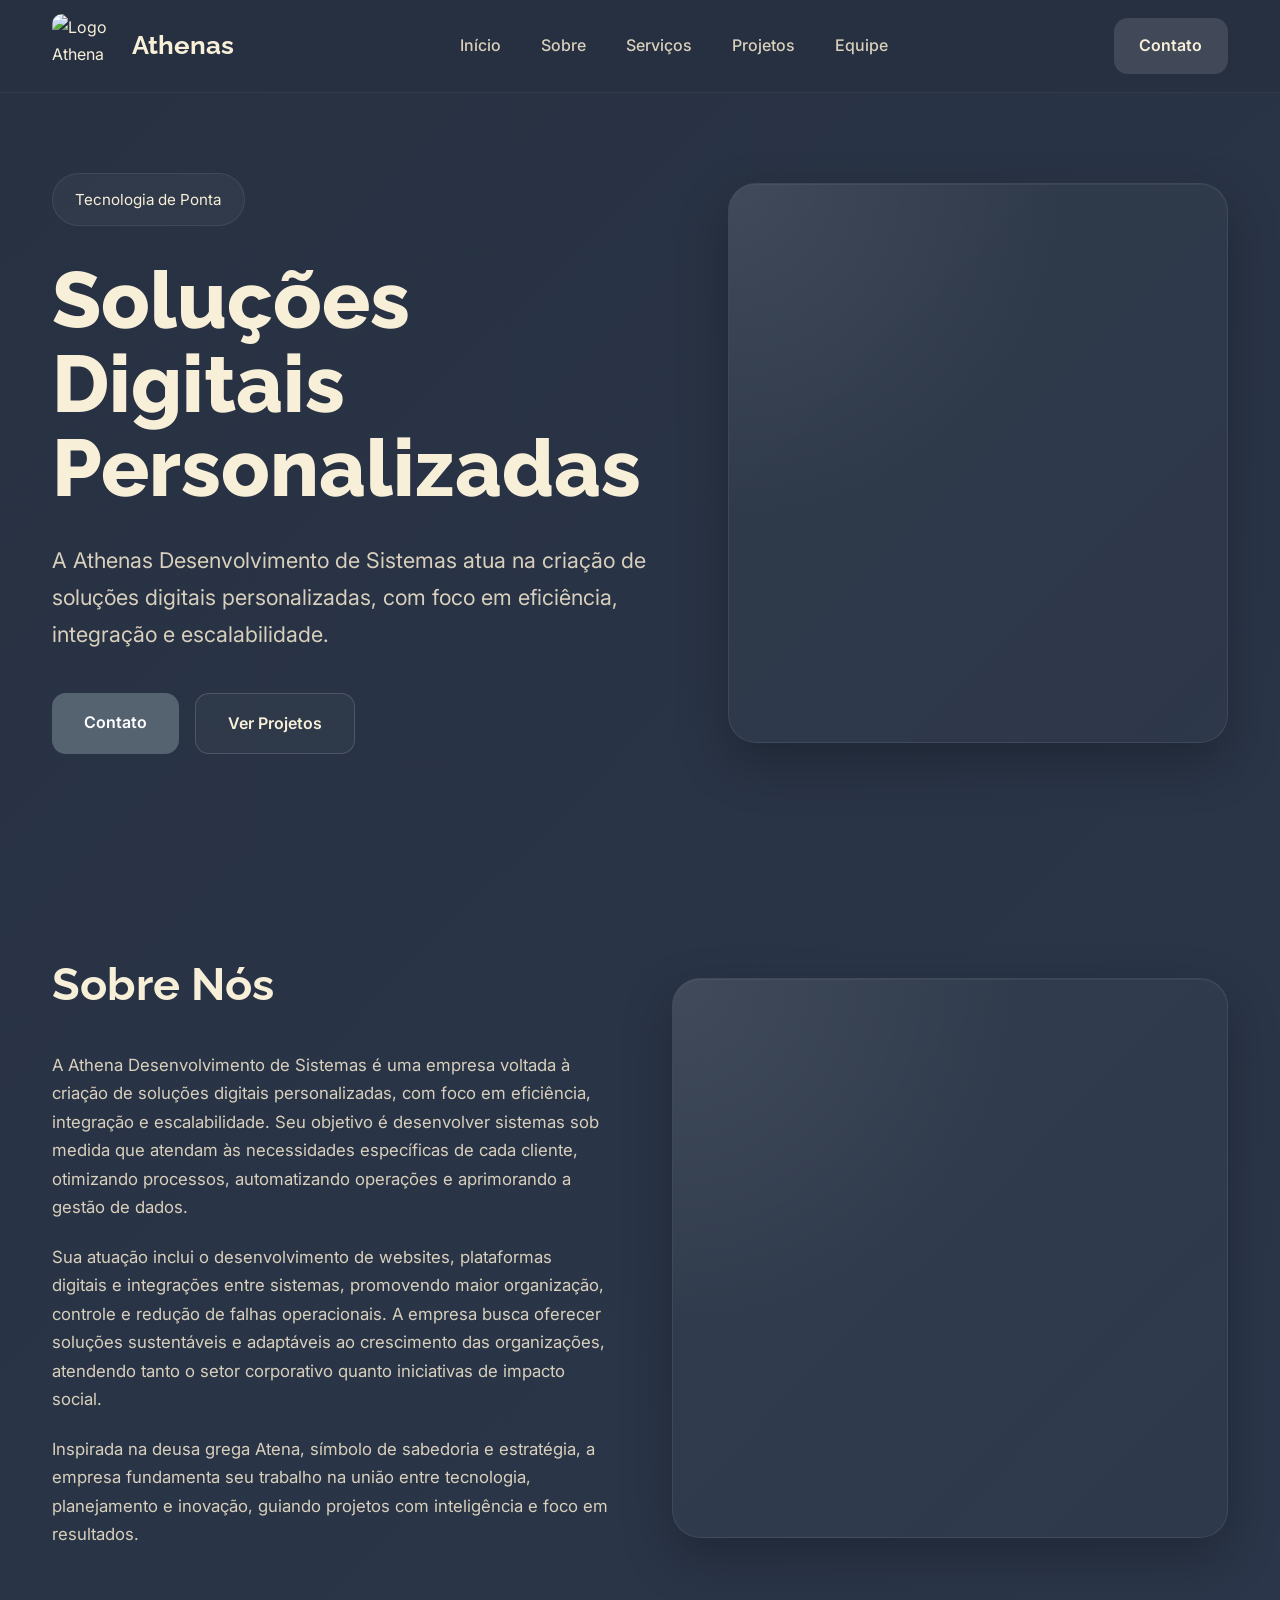
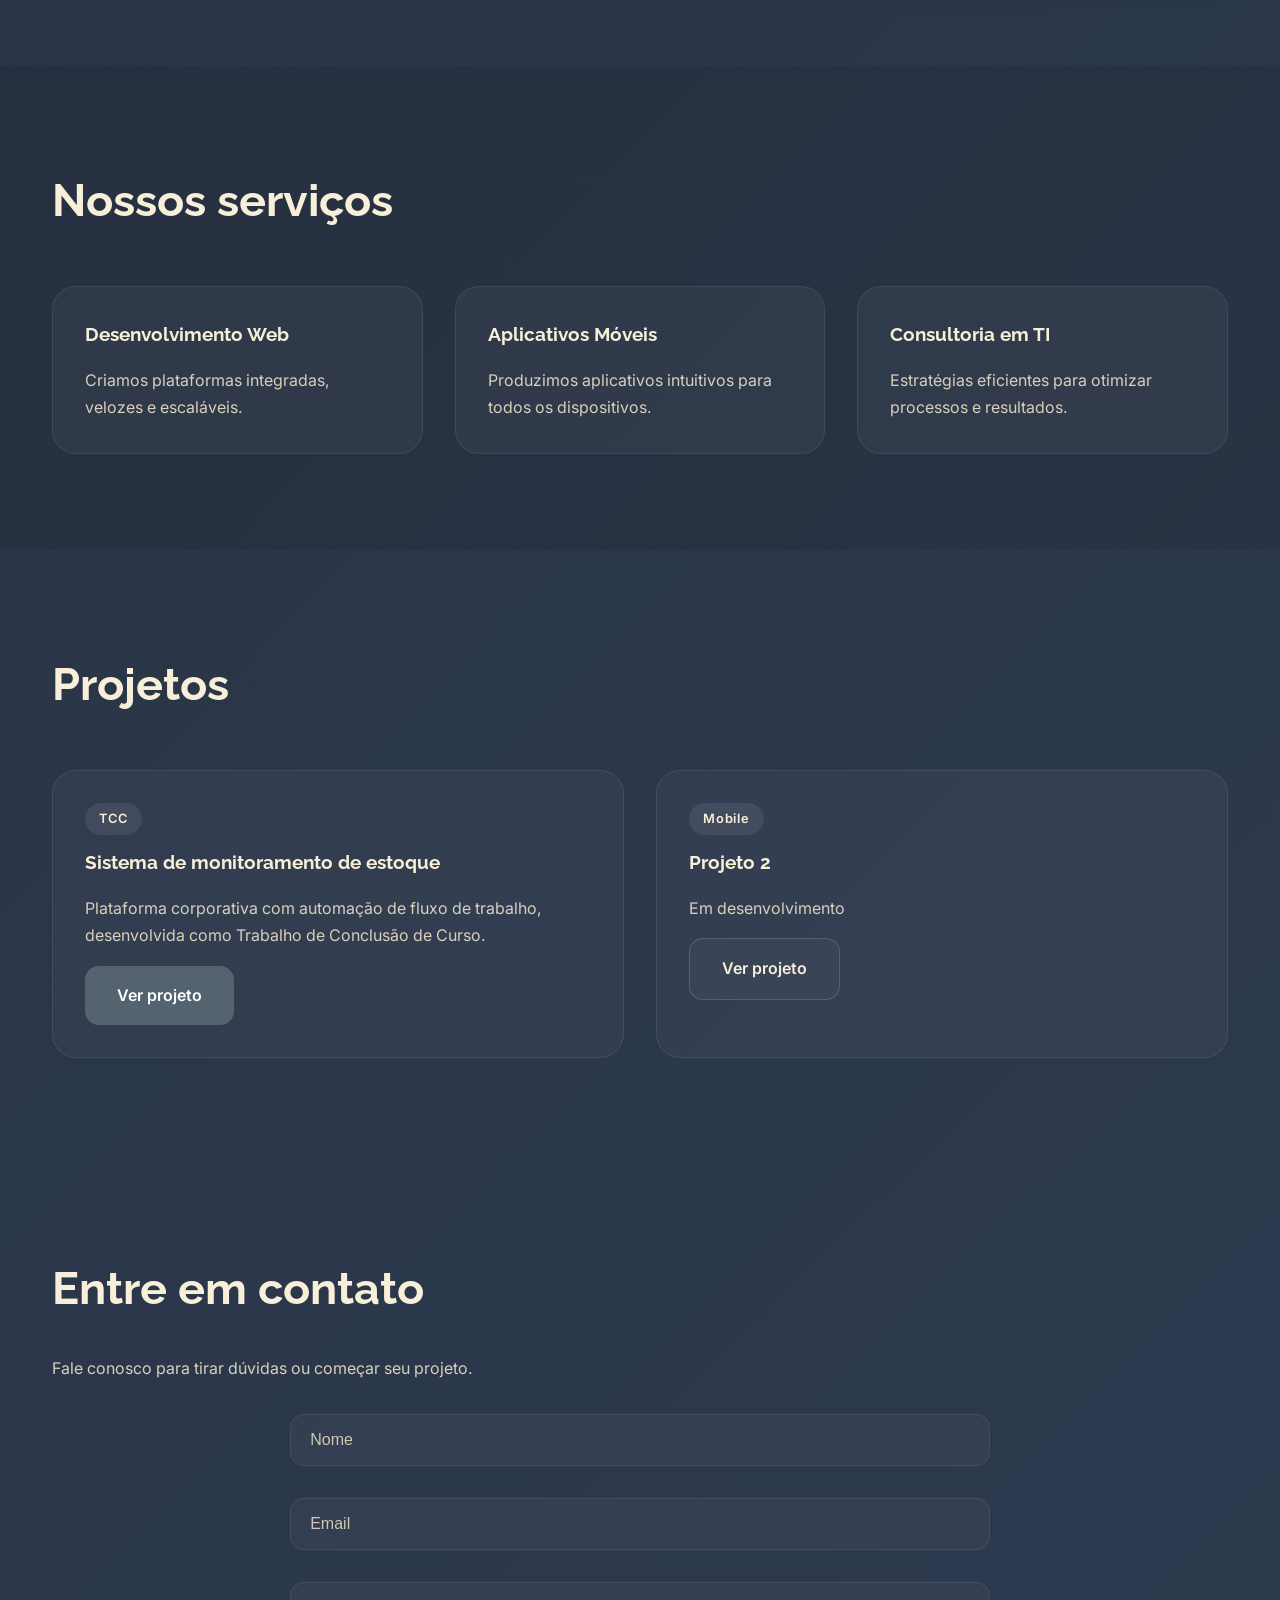
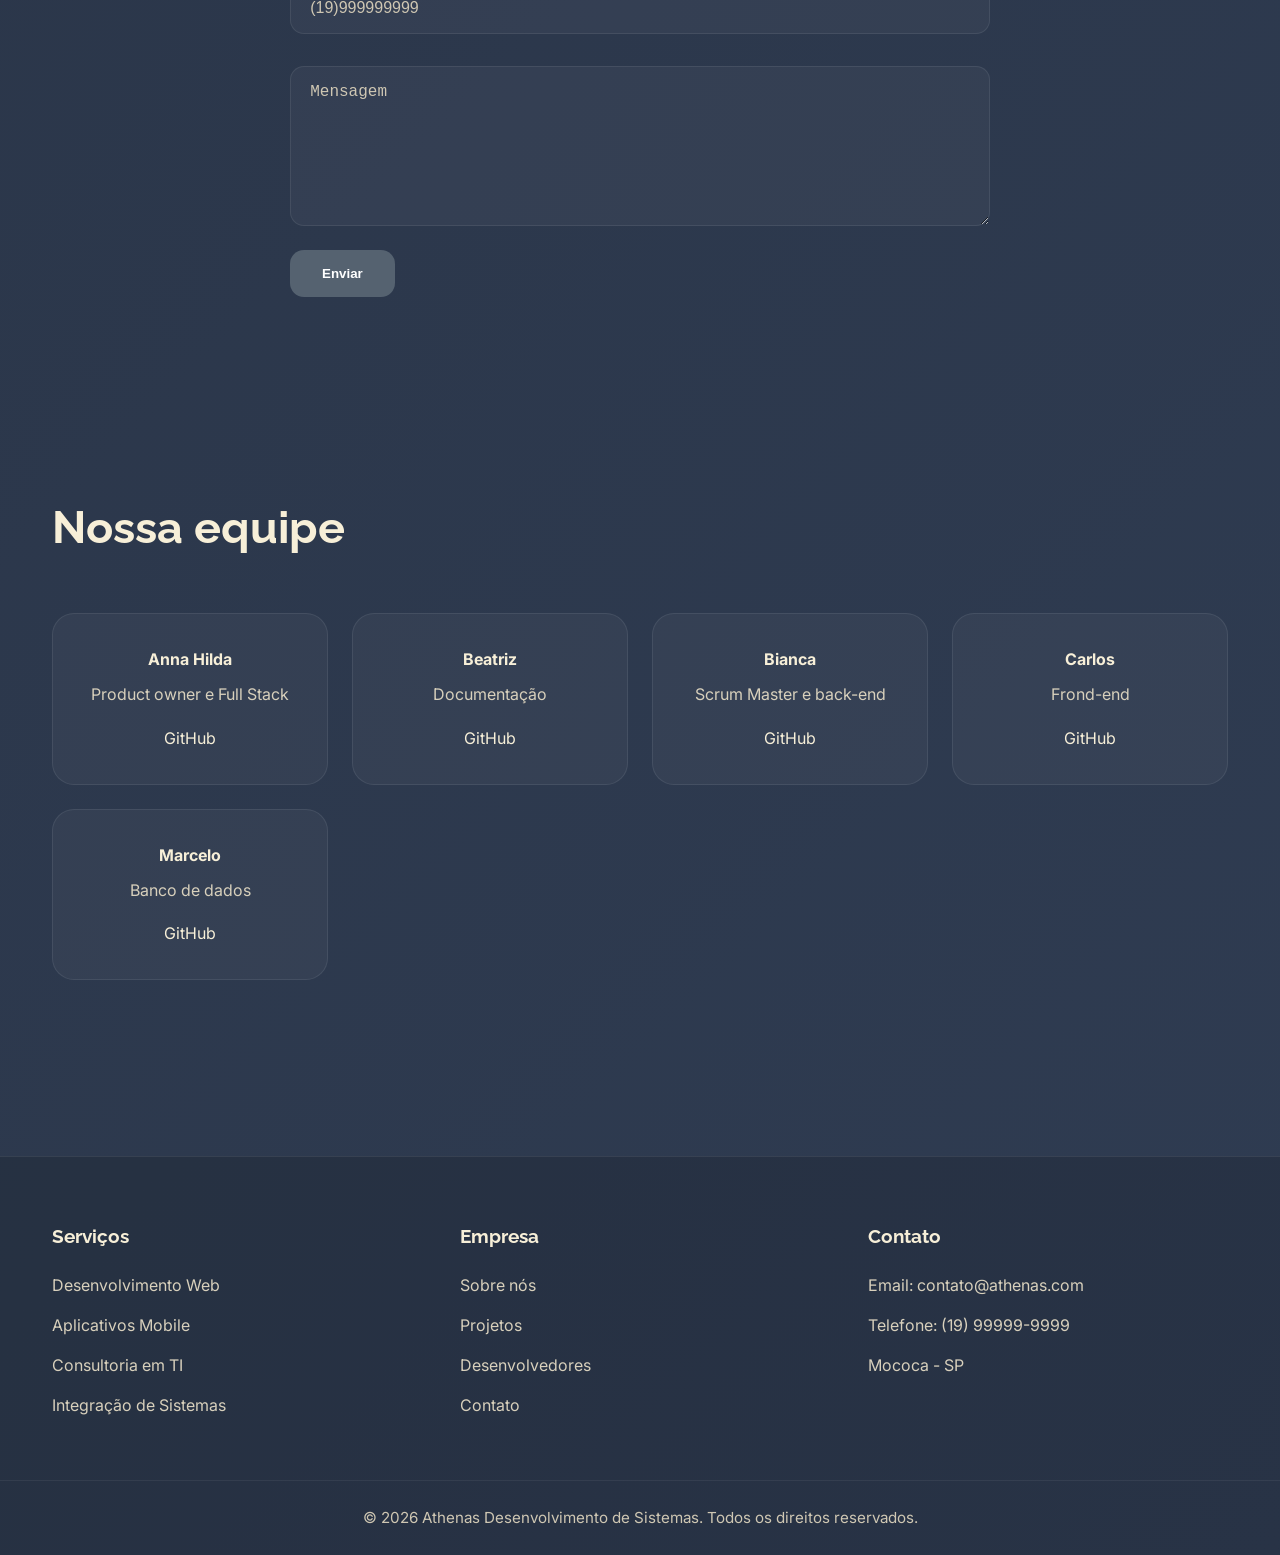
==== public_html/index.html @ 1509c78b "first commit" ====
<!DOCTYPE html>
<html lang="pt-br">

<head>
    <meta charset="UTF-8">
    <meta name="viewport" content="width=device-width, initial-scale=1.0">
    <link rel="stylesheet" href="css/style.css">
    <title>Athenas</title>
</head>

<body>
    <header>
        <div class="header-inner container">

            <div class="site-branding">
                <img src="https://via.placeholder.com/70x70?text=A" alt="Logo Athena" class="logo">
                <h1>Athenas</h1>
            </div>

            <nav>
                <ul>
                    <li><a href="#inicio">Início</a></li>
                    <li><a href="#sobre">Sobre</a></li>
                    <li><a href="#servicos">Serviços</a></li>
                    <li><a href="#projetos">Projetos</a></li>
                    <li><a href="#equipe">Equipe</a></li>
                </ul>
            </nav>

            <a href="#contato" class="header-btn">Contato</a>
        </div>

    </header>

    <main>
        <section id="inicio" class="hero-section">

            <div class="container hero-grid">

                <div class="hero-left">
                    <span class="hero-badge">Tecnologia de Ponta</span>
                    <h1>Soluções Digitais<br>Personalizadas</h1>
                    <p>A Athenas Desenvolvimento de Sistemas atua na criação de soluções digitais personalizadas, com
                        foco em eficiência, integração e escalabilidade.</p>

                    <div class="hero-actions">
                        <a href="#contato" class="btn btn-primary">Contato</a>
                        <a href="#projetos" class="btn btn-secondary">Ver Projetos</a>
                    </div>

                </div>

                <div class="hero-card">
                    <p style="color: rgba(255,255,255,0.2); font-size:1.2rem;"></p>
                </div>

            </div>
        </section>

        <section id="sobre">
            <div class="container section-grid">
                <div class="left">
                    <h2>Sobre Nós</h2>
                    <p>A Athena Desenvolvimento de Sistemas é uma empresa voltada à criação de soluções digitais
                        personalizadas, com foco em eficiência, integração e escalabilidade. Seu objetivo é desenvolver
                        sistemas sob medida que atendam às necessidades específicas de cada cliente, otimizando
                        processos, automatizando operações e aprimorando a gestão de dados.</p>
                    <p>Sua atuação inclui o desenvolvimento de websites, plataformas digitais e integrações entre
                        sistemas, promovendo maior organização, controle e redução de falhas operacionais. A empresa
                        busca oferecer soluções sustentáveis e adaptáveis ao crescimento das organizações, atendendo
                        tanto o setor corporativo quanto iniciativas de impacto social.
                    </p>
                    <p>Inspirada na deusa grega Atena, símbolo de sabedoria e estratégia, a empresa fundamenta seu
                        trabalho na união entre tecnologia, planejamento e inovação, guiando projetos com inteligência e
                        foco em resultados.</p>
                </div>
               
                <div class="hero-card">
                    <p style="color: rgba(255,255,255,0.2); font-size:1.2rem;"></p>
                </div>

            </div>
        </section>

        <section id="servicos">
            <div class="container">
                <h2>Nossos serviços</h2>

                <div class="cards">

                    <div class="card">
                        <h3>Desenvolvimento Web</h3>
                        <p>Criamos plataformas integradas, velozes e escaláveis.</p>
                    </div>

                    <div class="card">
                        <h3>Aplicativos Móveis</h3>
                        <p>Produzimos aplicativos intuitivos para todos os dispositivos.</p>
                    </div>

                    <div class="card">
                        <h3>Consultoria em TI</h3>
                        <p>Estratégias eficientes para otimizar processos e resultados.</p>
                    </div>
                </div>
            </div>
        </section>

        <section id="projetos">
            <div class="container">
                <h2>Projetos</h2>

                <div class="cards">

                    <div class="card">
                        <span class="card-tag">TCC</span>
                        <h3>Sistema de monitoramento de estoque</h3>
                        <p>Plataforma corporativa com automação de fluxo de trabalho, desenvolvida como Trabalho de
                            Conclusão de Curso.</p>
                        <a href="/app/views/apresentacao.html" class="btn btn-primary" style="display:inline-block; margin-top:1rem;">Ver
                            projeto</a>
                    </div>

                    <div class="card">
                        <span class="card-tag">Mobile</span>
                        <h3>Projeto 2</h3>
                        <p>Em desenvolvimento</p>
                        <a href="#" class="btn btn-secondary" style="display:inline-block; margin-top:1rem;">Ver projeto</a>
                    </div>

                </div>
            </div>
        </section>

        <section id="contato">

            <div class="container">

                <h2>Entre em contato</h2>
                <p>Fale conosco para tirar dúvidas ou começar seu projeto.</p>
                <form>

                    <input type="text" id="nome" placeholder="Nome">
                    <small id="mensagemNome"></small>

                    <input type="email" id="email" placeholder="Email">
                    <small id="mensagemEmail"></small>

                    <input type="text" id="telefone" placeholder="(19)999999999">
                    <small id="mensagemTelefone"></small>

                    <textarea placeholder="Mensagem"></textarea>

                    <button type="submit">Enviar</button>

                </form>
            </div>
        </section>

        <section id="equipe">
            <div class="container">
                <h2>Nossa equipe</h2>

                <div class="equipe-grid">

                    <div class="membro">
                        <h4>Anna Hilda</h4>
                        <p>Product owner e Full Stack</p>
                        <a href="https://github.com/Nananilda">GitHub</a>
                    </div>

                    <div class="membro">
                        <h4>Beatriz</h4>
                        <p>Documentação</p>
                        <a href="https://github.com/biagoncalvezx">GitHub</a>
                    </div>

                    <div class="membro">
                        <h4>Bianca</h4>
                        <p>Scrum Master e back-end</p>
                        <a href="https://github.com/bywoliveira">GitHub</a>
                    </div>

                    <div class="membro">
                        <h4>Carlos</h4>
                        <p>Frond-end</p>
                        <a href="https://github.com/Carlos-Eduardo-Costa">GitHub</a>
                    </div>

                    <div class="membro">
                        <h4>Marcelo</h4>
                        <p>Banco de dados</p>
                        <a href="https://github.com/Mar3l00">GitHub</a>
                    </div>

                </div>
            </div>
        </section>
    </main>
    <footer>
        <div class="container footer-grid">

            <div class="footer-column">
                <h3>Serviços</h3>

                <a href="#servicos">Desenvolvimento Web</a>
                <a href="#servicos">Aplicativos Mobile</a>
                <a href="#servicos">Consultoria em TI</a>
                <a href="#servicos">Integração de Sistemas</a>
            </div>

            <div class="footer-column">
                <h3>Empresa</h3>

                <a href="#sobre">Sobre nós</a>
                <a href="#projetos">Projetos</a>
                <a href="#equipe">Desenvolvedores</a>
                <a href="#contato">Contato</a>
            </div>

            <div class="footer-column">
                <h3>Contato</h3>

                <p>Email: contato@athenas.com</p>
                <p>Telefone: (19) 99999-9999</p>
                <p>Mococa - SP</p>
            </div>

        </div>

        <div class="footer-bottom">
            <p>© 2026 Athenas Desenvolvimento de Sistemas. Todos os direitos reservados.</p>
        </div>
    </footer>
    <script src="js/chat.js"></script>
</body>

</html>
---- public_html/css/style.css ----
/* Importando fontes */
@import url('https://fonts.googleapis.com/css2?family=Inter:wght@300;400;500;600;700&family=Raleway:wght@600;700;800&display=swap');

:root {
    --cor-clara: #f7efd8;
    --cor-primaria: #556270;
    --cor-secundaria: #273142;

    --texto: #f7efd8;
    --texto-secundario: #d8d0bc;
    --borda: rgba(255, 255, 255, 0.08);

    --fonte-titulo: 'Raleway', sans-serif;
    --fonte-texto: 'Inter', sans-serif;
}

* {
    margin: 0;
    padding: 0;
    box-sizing: border-box;
}

html {
    scroll-behavior: smooth;
}

body {
    font-family: var(--fonte-texto);
    background: linear-gradient(135deg, #273142 0%, #2f3c52 100%);
    color: var(--texto);
    line-height: 1.7;
}

/* CONTAINER */

.container {
    width: 100%;
    max-width: 1240px;
    margin: 0 auto;
    padding: 0 2rem;
}

/* HEADER */

header {
    position: sticky;
    top: 0;
    z-index: 1000;

    backdrop-filter: blur(12px);
    background: rgba(39, 49, 66, 0.95);
    border-bottom: 1px solid rgba(255, 255, 255, 0.05);
}

.header-inner {
    height: 92px;

    display: flex;
    align-items: center;
    justify-content: space-between;
}

.site-branding {
    display: flex;
    align-items: center;
    gap: 1rem;
}

.logo {
    width: 64px;
    height: 64px;
    object-fit: cover;
    border-radius: 10px;
}

.site-branding h1 {
    font-family: var(--fonte-titulo);
    font-size: 1.6rem;
    color: var(--cor-clara);
}

nav ul {
    display: flex;
    align-items: center;
    gap: 2.5rem;

    list-style: none;
}

nav a {
    text-decoration: none;
    color: var(--texto-secundario);
    font-weight: 500;
    transition: 0.3s;
}

nav a:hover {
    color: var(--cor-clara);
}

.header-btn {
    text-decoration: none;
    color: var(--cor-clara);

    background: rgba(255, 255, 255, 0.12);
    padding: 0.9rem 1.6rem;
    border-radius: 14px;

    font-weight: 600;
    transition: 0.3s;
}

.header-btn:hover {
    background: rgba(255, 255, 255, 0.2);
}

/* HERO */

.hero-section {
    padding: 5rem 0 6rem;
    overflow: hidden;
}

.hero-grid {
    display: grid;
    grid-template-columns: 1.1fr 0.9fr;
    gap: 4rem;
    align-items: center;
}

.hero-badge {
    display: inline-flex;
    align-items: center;
    gap: 0.5rem;

    padding: 0.8rem 1.4rem;
    margin-bottom: 2rem;

    border-radius: 999px;
    border: 1px solid var(--borda);

    background: rgba(255, 255, 255, 0.04);
    color: var(--cor-clara);

    font-size: 0.95rem;
}

.hero-left h1 {
    font-family: var(--fonte-titulo);
    font-size: 5rem;
    line-height: 1.05;
    font-weight: 800;

    margin-bottom: 2rem;

    color: var(--cor-clara);
}

.hero-left p {
    font-size: 1.35rem;
    color: var(--texto-secundario);

    max-width: 700px;
    margin-bottom: 2.5rem;
}

.hero-actions {
    display: flex;
    gap: 1rem;
    flex-wrap: wrap;
}

.btn {
    text-decoration: none;
    padding: 1rem 2rem;
    border-radius: 14px;

    font-weight: 600;
    transition: 0.3s;
}

.btn-primary {
    background: var(--cor-primaria);
    color: white;
}

.btn-primary:hover {
    transform: translateY(-2px);
    background: #667588;
}

.btn-secondary {
    border: 1px solid rgba(255, 255, 255, 0.15);
    color: var(--cor-clara);
    background: rgba(255, 255, 255, 0.03);
}

.btn-secondary:hover {
    background: rgba(255, 255, 255, 0.08);
}

.hero-card {
    height: 560px;

    border-radius: 28px;

    background:
        linear-gradient(135deg,
            rgba(255, 255, 255, 0.04),
            rgba(255, 255, 255, 0.02));

    border: 1px solid rgba(255, 255, 255, 0.08);

    box-shadow:
        inset 0 1px 0 rgba(255, 255, 255, 0.05),
        0 20px 50px rgba(0, 0, 0, 0.25);

    position: relative;
    overflow: hidden;
}

.hero-card::before {
    content: "";

    position: absolute;
    inset: 0;

    background:
        radial-gradient(circle at top left,
            rgba(255, 255, 255, 0.08),
            transparent 45%);
}

/* SEÇÕES */

section {
    padding: 6rem 0;
}

section h2 {
    font-family: var(--fonte-titulo);
    font-size: 2.8rem;
    margin-bottom: 1.8rem;

    color: var(--cor-clara);
}

/* SOBRE */

.section-grid {
    display: grid;
    grid-template-columns: 1fr 1fr;
    gap: 4rem;
    align-items: center;
}

.left p {
    color: var(--texto-secundario);
    margin-bottom: 1.3rem;
    font-size: 1.05rem;
}

.image-card {
    background: rgba(255, 255, 255, 0.03);

    border: 1px solid rgba(255, 255, 255, 0.08);

    border-radius: 24px;
    padding: 1rem;
}

.image-card img {
    width: 100%;
    border-radius: 18px;
}

/* SERVIÇOS E PROJETOS */

#servicos {
    background: rgba(0, 0, 0, 0.08);
}

.cards {
    margin-top: 3rem;

    display: grid;
    grid-template-columns: repeat(auto-fit, minmax(260px, 1fr));
    gap: 2rem;
}

.card {
    padding: 2rem;

    border-radius: 24px;

    background: rgba(255, 255, 255, 0.04);

    border: 1px solid rgba(255, 255, 255, 0.08);

    transition: 0.3s;
}

.card:hover {
    transform: translateY(-5px);
}

.card h3 {
    font-family: var(--fonte-titulo);
    margin-bottom: 1rem;

    color: var(--cor-clara);
}

.card p {
    color: var(--texto-secundario);
}

/* CONTATO */

#contato form {
    max-width: 700px;
    margin: 2rem auto 0;
}

#contato p {
    color: var(--texto-secundario);
}

input,
textarea {
    width: 100%;

    padding: 1rem 1.2rem;
    margin-bottom: 1rem;

    border: 1px solid rgba(255, 255, 255, 0.08);
    border-radius: 14px;

    background: rgba(255, 255, 255, 0.04);

    color: white;
    font-size: 1rem;

    outline: none;
}

textarea {
    resize: vertical;
    min-height: 160px;
}

input::placeholder,
textarea::placeholder {
    color: #cfc7b3;
}

button[type="submit"] {
    border: none;
    cursor: pointer;

    padding: 1rem 2rem;
    border-radius: 14px;

    background: var(--cor-primaria);
    color: white;

    font-weight: 600;
    transition: 0.3s;
}

button[type="submit"]:hover {
    background: #667588;
}

/* EQUIPE */

.equipe-grid {
    margin-top: 3rem;

    display: grid;
    grid-template-columns: repeat(auto-fit, minmax(220px, 1fr));
    gap: 1.5rem;
}

.membro {
    padding: 2rem;

    border-radius: 22px;

    background: rgba(255, 255, 255, 0.04);
    border: 1px solid rgba(255, 255, 255, 0.08);

    text-align: center;
}

.membro h4 {
    margin-bottom: 0.5rem;
    color: var(--cor-clara);
}

.membro p {
    color: var(--texto-secundario);
    margin-bottom: 1rem;
}

.membro a {
    color: var(--cor-clara);
    text-decoration: none;
}

/* RESPONSIVO */

@media (max-width: 980px) {

    .hero-grid,
    .section-grid {
        grid-template-columns: 1fr;
    }

    .hero-left h1 {
        font-size: 3.5rem;
    }

    .hero-card {
        height: 420px;
        display: flex;
        align-items: center;
        justify-content: center;
    }
}

@media (max-width: 768px) {

    .header-inner {
        flex-direction: column;
        height: auto;
        padding: 1rem 0;
        gap: 1.5rem;
    }

    nav ul {
        flex-wrap: wrap;
        justify-content: center;
        gap: 1.2rem;
    }

    .hero-left h1 {
        font-size: 2.8rem;
    }

    .hero-left p {
        font-size: 1.1rem;
    }

    section {
        padding: 4rem 0;
    }
}

footer {
    margin-top: 5rem;
    padding-top: 4rem;

    background: rgba(0, 0, 0, 0.15);
    border-top: 1px solid rgba(255, 255, 255, 0.08);
}

.footer-grid {
    display: grid;
    grid-template-columns: repeat(auto-fit, minmax(220px, 1fr));
    gap: 3rem;
}

.footer-column h3 {
    margin-bottom: 1.2rem;

    font-family: var(--fonte-titulo);
    color: var(--cor-clara);
}

.footer-column a,
.footer-column p {
    display: block;

    margin-bottom: 0.8rem;

    text-decoration: none;
    color: var(--texto-secundario);

    transition: 0.3s;
}

.footer-column a:hover {
    color: var(--cor-clara);
}

.footer-bottom {
    margin-top: 3rem;
    padding: 1.5rem 0;

    text-align: center;

    border-top: 1px solid rgba(255, 255, 255, 0.06);
}

.footer-bottom p {
    color: #cfc7b3;
    font-size: 0.95rem;
}

small {
    display: block;
    margin-bottom: 1rem;
    font-size: 0.9rem;
}

.erro {
    color: #ff7b7b;
}

.certo {
    color: #8dffb1;
}

.card-tag {
    display: inline-block;
    padding: 0.3rem 0.9rem;
    margin-bottom: 0.8rem;
    border-radius: 999px;
    background: rgba(255, 255, 255, 0.08);
    color: var(--cor-clara);
    font-size: 0.8rem;
    font-weight: 600;
    letter-spacing: 0.05em;
}

.titulo {
    border: 1px solid #454F5A;
    border-radius: 15px;
}

.apre {
    border: 3px solid rgba(85, 98, 112);
    border-radius: 15px;
    margin: 20px;
}

/* ========================= */
/* APRESENTAÇÃO */
/* ========================= */

.apre {
    min-height: 100vh;
    padding: 2rem;
}

.apresentacao-container {
    max-width: 1400px;
    margin: 0 auto;

    background: rgba(39, 49, 66, 0.95);

    border: 1px solid rgba(255, 255, 255, 0.08);
    border-radius: 28px;

    overflow: hidden;

    box-shadow:
        0 20px 50px rgba(0, 0, 0, 0.25),
        inset 0 1px 0 rgba(255, 255, 255, 0.03);
}

/* TOPO */

.apresentacao-topo {
    padding: 4rem;
    border-bottom: 1px solid rgba(255, 255, 255, 0.06);
}

.apresentacao-topo h1 {
    font-size: 4rem;
    font-family: var(--fonte-titulo);
    line-height: 1.1;

    margin-bottom: 1rem;
    color: var(--cor-clara);
}

.subtitulo {
    font-size: 1.1rem;
    color: var(--texto-secundario);
    margin-bottom: 1rem;
}

.descricao-topo {
    max-width: 800px;
    color: var(--texto-secundario);
    font-size: 1.15rem;
}

/* SEÇÕES */

.bloco {
    padding: 3rem 4rem;
}

.bloco h2 {
    margin-bottom: 1.8rem;
    font-size: 2.3rem;
}

.texto-secao {
    margin-bottom: 2rem;
    color: var(--texto-secundario);
}

/* CARDS */

.grid-cards {
    display: grid;
    grid-template-columns: repeat(auto-fit, minmax(260px, 1fr));
    gap: 1.5rem;
}

.mini-card {
    padding: 1.4rem;

    background: rgba(255, 255, 255, 0.04);

    border: 1px solid rgba(255, 255, 255, 0.08);

    border-radius: 18px;

    color: var(--cor-clara);

    transition: 0.3s;
}

.mini-card:hover {
    transform: translateY(-4px);
    background: rgba(255, 255, 255, 0.06);
}

/* INFO BOX */

.info-box {
    margin-top: 2rem;

    padding: 1.8rem;

    border-radius: 18px;

    background: rgba(255, 255, 255, 0.04);

    border: 1px solid rgba(255, 255, 255, 0.06);

    color: var(--texto-secundario);
}

/* GRÁFICO */

.grafico-demo {
    height: 320px;

    border-radius: 24px;

    position: relative;
    overflow: hidden;

    background:
        linear-gradient(to top,
            rgba(255, 255, 255, 0.06),
            rgba(255, 255, 255, 0.02));

    border: 1px solid rgba(255, 255, 255, 0.08);
}

.linha-grafico {
    position: absolute;

    width: 100%;
    height: 100%;

    background:
        linear-gradient(to top,
            rgba(255, 255, 255, 0.15),
            transparent);

    clip-path: polygon(0% 80%,
            15% 76%,
            35% 72%,
            55% 68%,
            75% 70%,
            100% 75%,
            100% 100%,
            0% 100%);
}

/* LISTAS */

.lista-grid {
    display: grid;
    grid-template-columns: 1fr 1fr;
    gap: 3rem;
}

.lista-grid ul {
    list-style: disc;
    padding-left: 1.5rem;
}

.lista-grid li {
    margin-bottom: 1rem;
    color: var(--texto-secundario);
}

/* TECNOLOGIAS */

.tech-grid {
    display: grid;
    grid-template-columns: repeat(auto-fit, minmax(220px, 1fr));
    gap: 1.5rem;
}

.tech-card {
    padding: 2rem;

    border-radius: 20px;

    background: rgba(255, 255, 255, 0.04);

    border: 1px solid rgba(255, 255, 255, 0.08);

    text-align: center;
}

.tech-card span {
    color: var(--texto-secundario);
    font-size: 0.95rem;
}

.tech-card h3 {
    margin-top: 0.8rem;
    font-size: 2rem;
    color: var(--cor-clara);
}

/* ESTRUTURA */

.estrutura {
    display: grid;
    grid-template-columns: 1fr 1fr;
    gap: 2rem;
}

.estrutura-card {
    padding: 2rem;

    border-radius: 22px;

    background: rgba(255, 255, 255, 0.04);

    border: 1px solid rgba(255, 255, 255, 0.08);
}

.estrutura-card h3 {
    margin-bottom: 1.5rem;
}

.estrutura-card ul {
    padding-left: 1.3rem;
}

.estrutura-card li {
    margin-bottom: 1rem;
    color: var(--texto-secundario);
}

/* LIMITES */

.limites {
    display: flex;
    flex-direction: column;
    gap: 1rem;
}

.limite-item {
    padding: 1.2rem 1.5rem;

    border-radius: 16px;

    background: rgba(255, 255, 255, 0.03);

    border: 1px solid rgba(255, 255, 255, 0.06);

    color: var(--texto-secundario);
}

/* CTA */

.cta-box {
    margin: 4rem;

    padding: 4rem;

    text-align: center;

    border-radius: 30px;

    background:
        linear-gradient(135deg,
            rgba(255, 255, 255, 0.06),
            rgba(255, 255, 255, 0.03));

    border: 1px solid rgba(255, 255, 255, 0.08);
}

.cta-box h2 {
    font-size: 3rem;
    margin-bottom: 1rem;
}

.cta-box p {
    max-width: 700px;
    margin: 0 auto 2rem;

    color: var(--texto-secundario);
}

/* RESPONSIVO */

@media (max-width: 900px) {

    .estrutura,
    .lista-grid {
        grid-template-columns: 1fr;
    }

    .apresentacao-topo,
    .bloco {
        padding: 2rem;
    }

    .apresentacao-topo h1 {
        font-size: 2.8rem;
    }

    .cta-box {
        margin: 2rem;
        padding: 2.5rem;
    }

    .cta-box h2 {
        font-size: 2rem;
    }
}
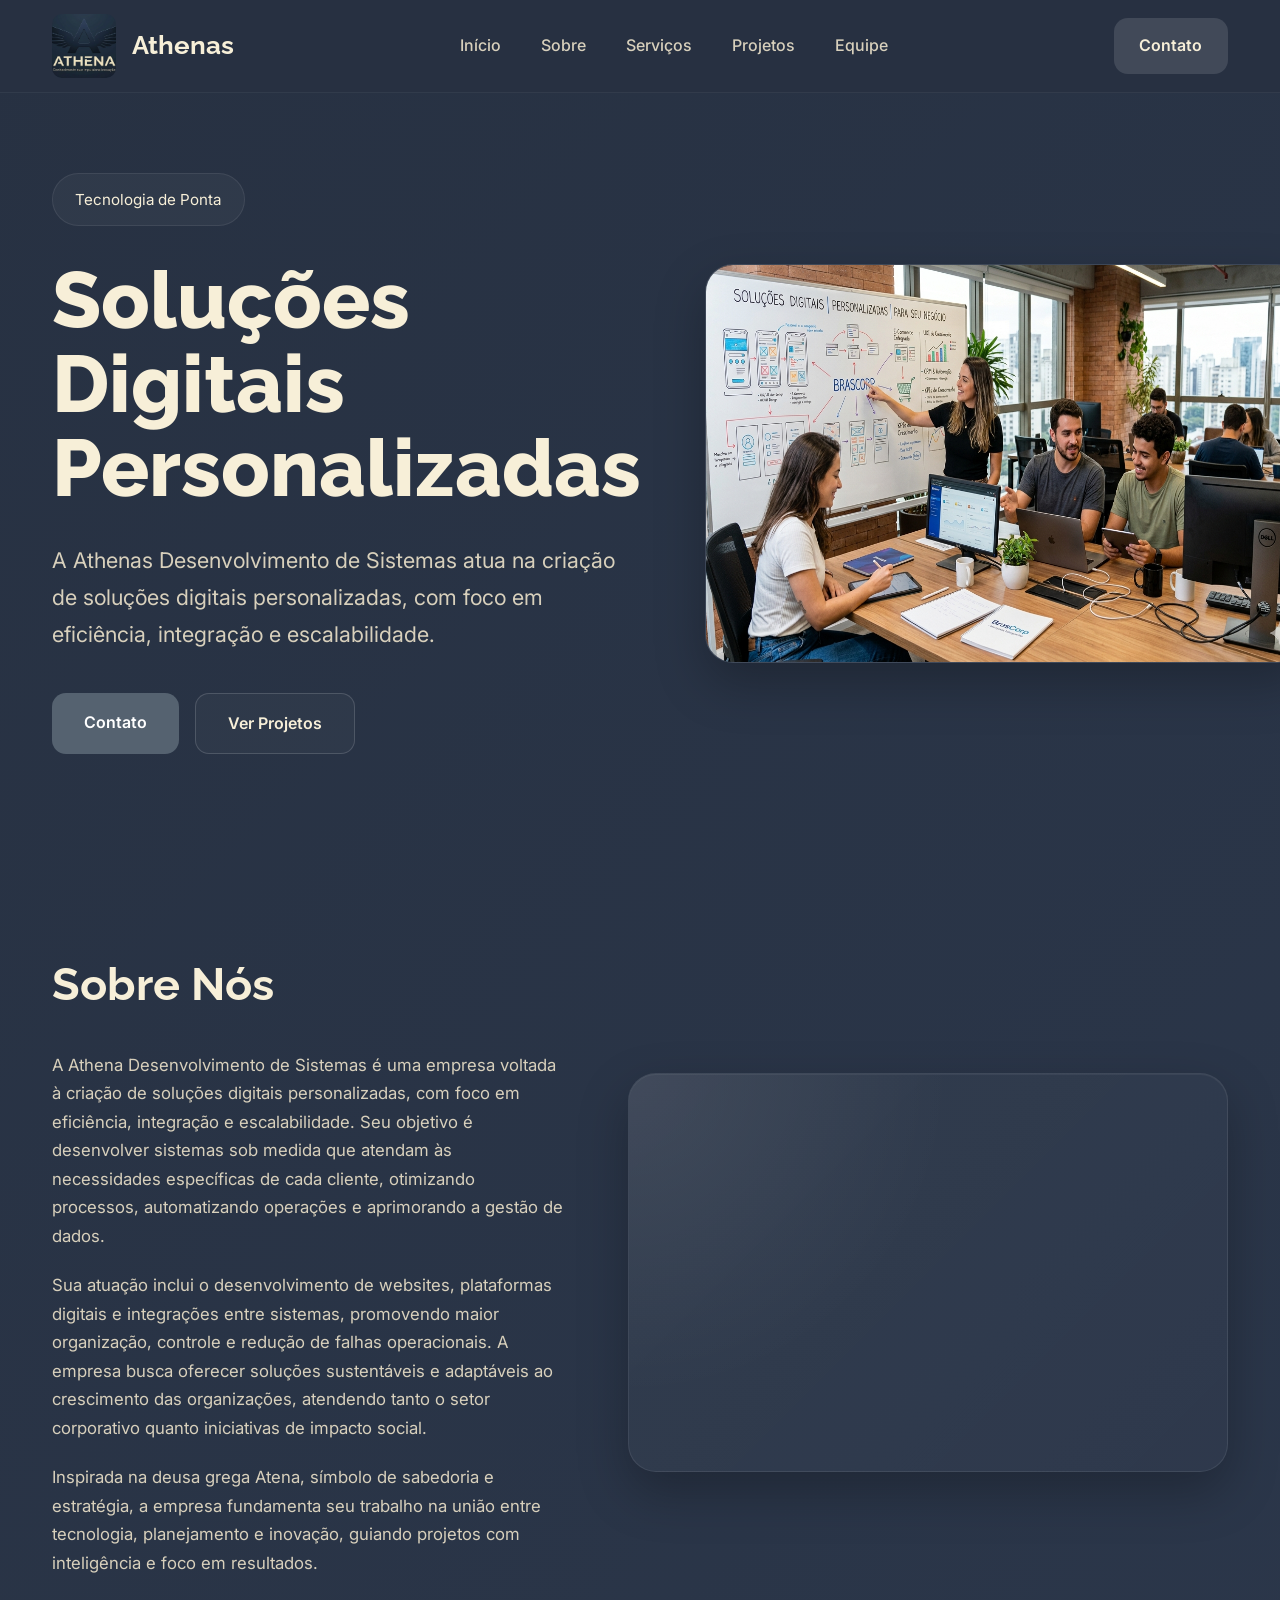
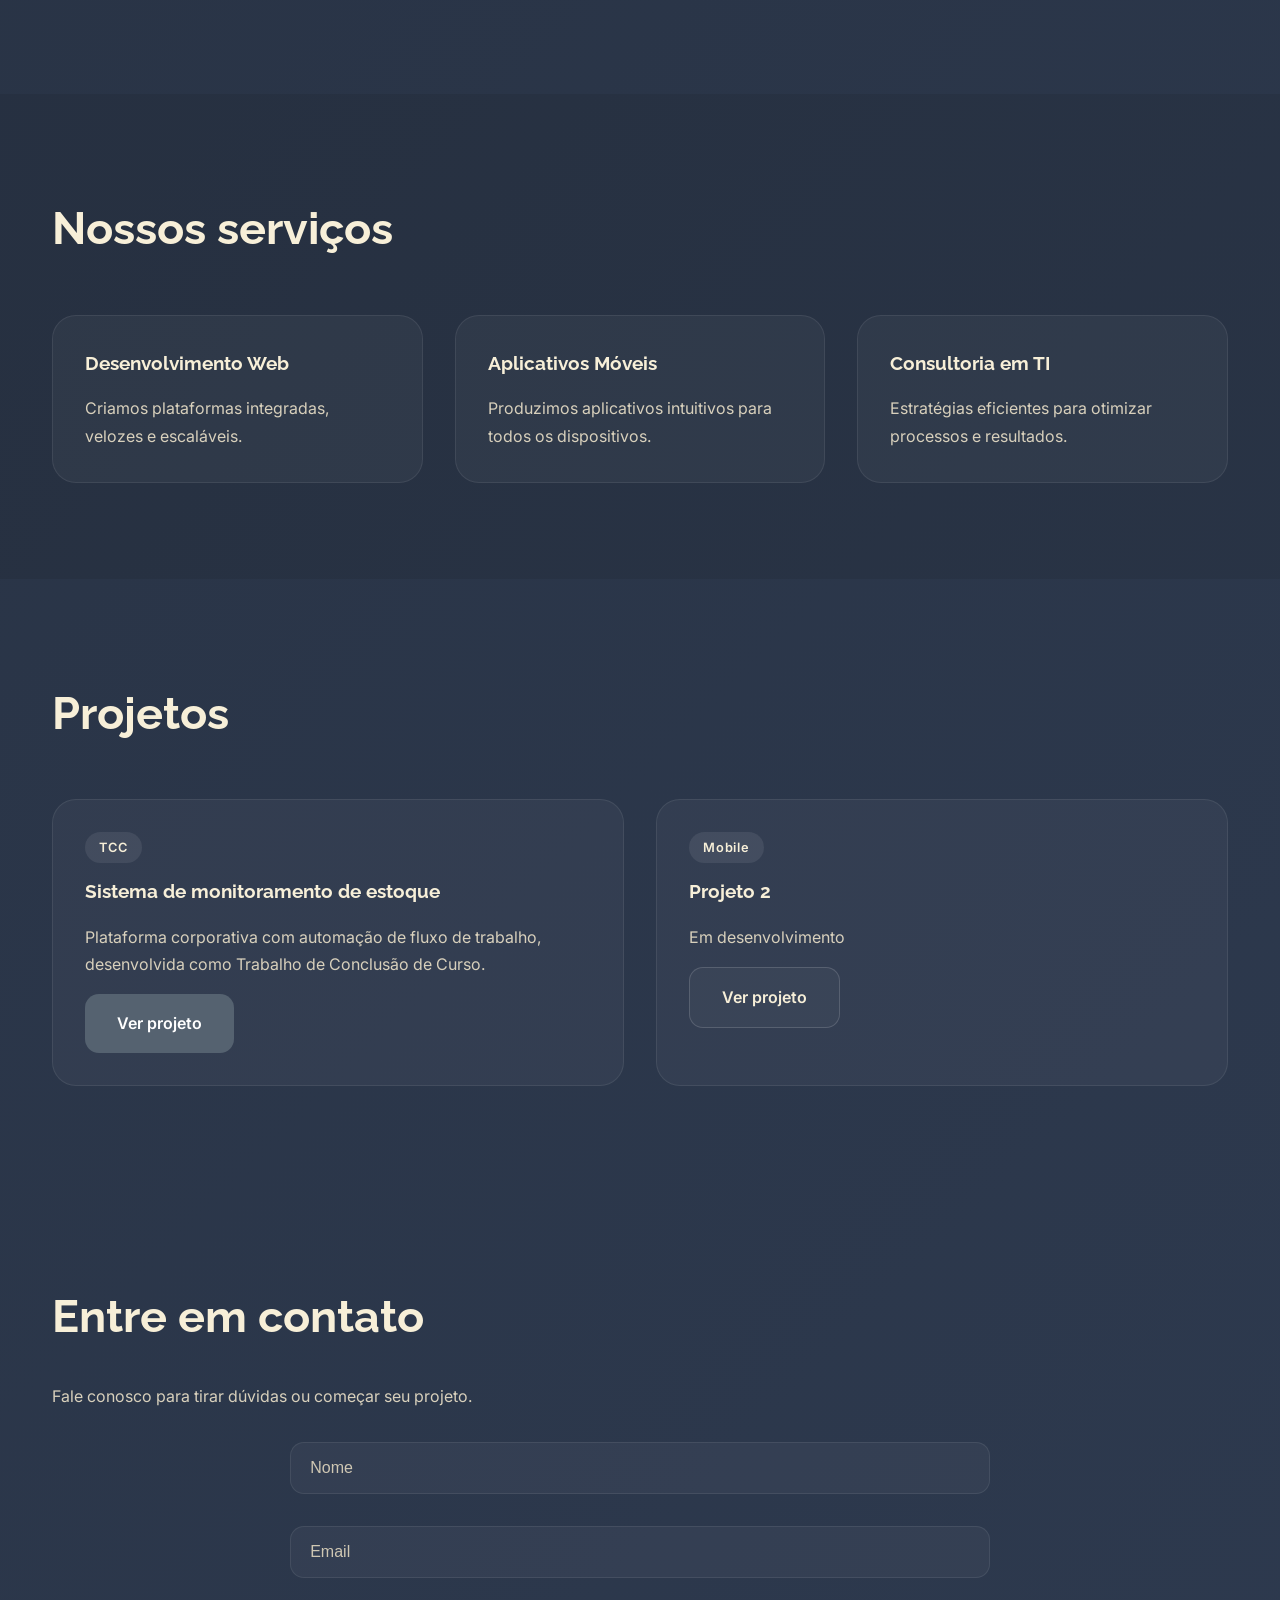
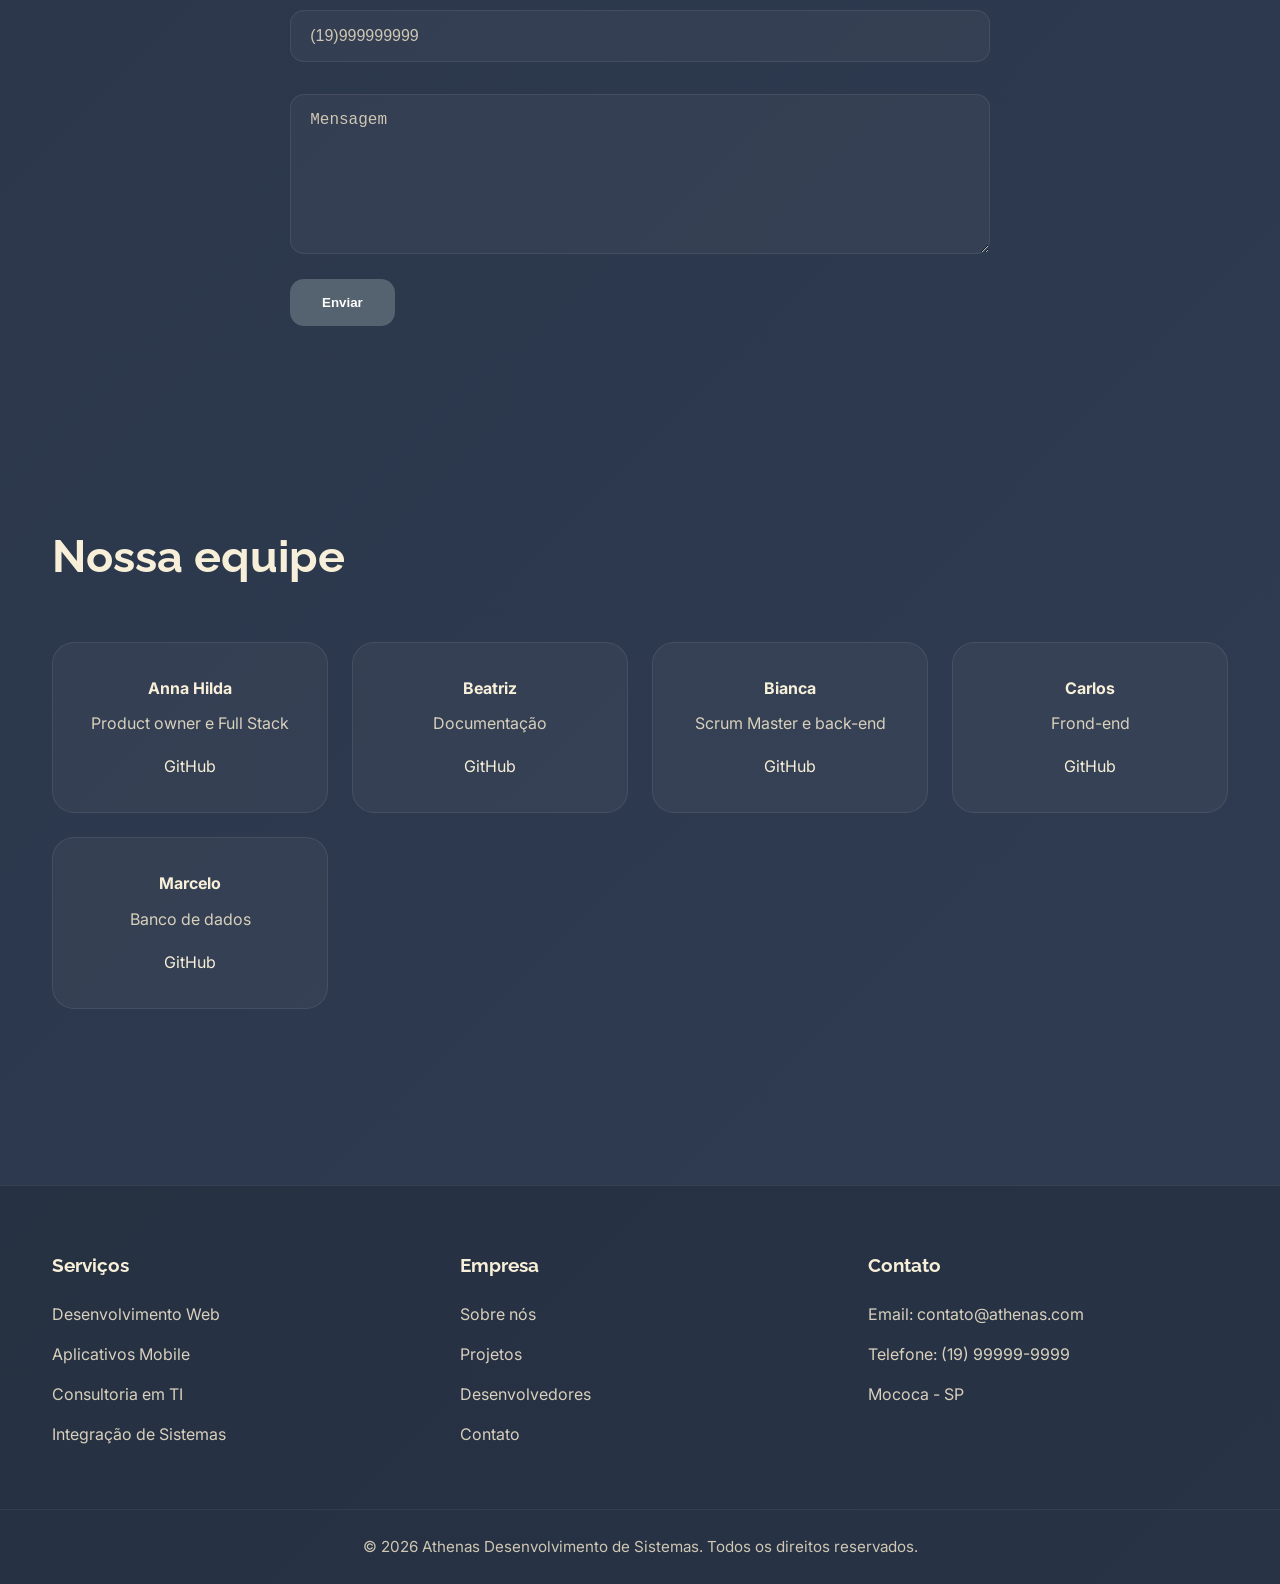
==== commit 87b650f7: "Co-authored-by: Mar3l0 <Mar3l00@users.noreply.github.com> Co-authored-by: Carlos-Eduardo-Costa <Carl" ====
--- a/public_html/index.html
+++ b/public_html/index.html
@@ -5,6 +5,10 @@
     <meta charset="UTF-8">
     <meta name="viewport" content="width=device-width, initial-scale=1.0">
     <link rel="stylesheet" href="css/style.css">
+    <link rel="stylesheet" href="css/apresentacao.css">
+    <link rel="apple-touch-icon" sizes="180x180" href="/apple-touch-icon.png">
+    <link rel="icon" type="image/png" href="../img/apple-touch-icon.png">
+
     <title>Athenas</title>
 </head>
 
@@ -13,7 +17,7 @@
         <div class="header-inner container">
 
             <div class="site-branding">
-                <img src="https://via.placeholder.com/70x70?text=A" alt="Logo Athena" class="logo">
+                <img src="../img/logo.png" alt="Logo Athena" class="logo">
                 <h1>Athenas</h1>
             </div>
 
@@ -52,6 +56,7 @@
 
                 <div class="hero-card">
                     <p style="color: rgba(255,255,255,0.2); font-size:1.2rem;"></p>
+                    <img src="../img/imagemPessoas.png" alt="Soluções Digitais" class="solucoes-img">
                 </div>
 
             </div>
@@ -74,7 +79,7 @@
                         trabalho na união entre tecnologia, planejamento e inovação, guiando projetos com inteligência e
                         foco em resultados.</p>
                 </div>
-               
+
                 <div class="hero-card">
                     <p style="color: rgba(255,255,255,0.2); font-size:1.2rem;"></p>
                 </div>
@@ -117,7 +122,8 @@
                         <h3>Sistema de monitoramento de estoque</h3>
                         <p>Plataforma corporativa com automação de fluxo de trabalho, desenvolvida como Trabalho de
                             Conclusão de Curso.</p>
-                        <a href="/app/views/apresentacao.html" class="btn btn-primary" style="display:inline-block; margin-top:1rem;">Ver
+                        <a href="/pagina_tcc/public_html/apresentacao.html" class="btn btn-primary"
+                            style="display:inline-block; margin-top:1rem;">Ver
                             projeto</a>
                     </div>
 
@@ -125,7 +131,8 @@
                         <span class="card-tag">Mobile</span>
                         <h3>Projeto 2</h3>
                         <p>Em desenvolvimento</p>
-                        <a href="#" class="btn btn-secondary" style="display:inline-block; margin-top:1rem;">Ver projeto</a>
+                        <a href="#" class="btn btn-secondary" style="display:inline-block; margin-top:1rem;">Ver
+                            projeto</a>
                     </div>
 
                 </div>
@@ -232,7 +239,7 @@
             <p>© 2026 Athenas Desenvolvimento de Sistemas. Todos os direitos reservados.</p>
         </div>
     </footer>
-    <script src="js/chat.js"></script>
+    <script src="/public_html/js/chat.js"></script>
 </body>
 
 </html>
--- a/public_html/css/style.css
+++ b/public_html/css/style.css
@@ -200,8 +200,8 @@
 }
 
 .hero-card {
-    height: 560px;
-
+    height: 399px;
+    width: 600px;
     border-radius: 28px;
 
     background:
@@ -373,7 +373,6 @@
 }
 
 /* EQUIPE */
-
 .equipe-grid {
     margin-top: 3rem;
 
@@ -853,4 +852,10 @@
     .cta-box h2 {
         font-size: 2rem;
     }
+}
+
+.solucoes-img {
+    width: 100%;
+    height: 100%;
+    border-radius: 18px;
 }
--- a/public_html/css/apresentacao.css
+++ b/public_html/css/apresentacao.css
@@ -0,0 +1,138 @@
+.hero-apresentacao{
+    padding:5rem;
+    text-align:center;
+}
+
+.hero-apresentacao h1{
+    font-size:4rem;
+    margin-top:1rem;
+    margin-bottom:1rem;
+}
+
+.hero-apresentacao p{
+    max-width:700px;
+    margin:auto;
+    color:var(--texto-secundario);
+}
+
+.metricas{
+    display:grid;
+    grid-template-columns:repeat(auto-fit,minmax(220px,1fr));
+    gap:1.5rem;
+    padding:0 4rem 4rem;
+}
+
+.metrica-card{
+    padding:2rem;
+    border-radius:24px;
+    background:rgba(255,255,255,.04);
+    border:1px solid rgba(255,255,255,.08);
+}
+
+.metrica-card span{
+    color:var(--texto-secundario);
+}
+
+.metrica-card h3{
+    margin-top:.5rem;
+    font-size:2.8rem;
+}
+
+.dashboard-grid{
+    display:grid;
+    grid-template-columns:2fr 1fr;
+    gap:2rem;
+}
+
+.grafico-card,
+.status-card{
+    padding:2rem;
+    border-radius:24px;
+    background:rgba(255,255,255,.04);
+    border:1px solid rgba(255,255,255,.08);
+}
+
+.grafico-demo{
+    height:320px;
+    position:relative;
+    overflow:hidden;
+    border-radius:18px;
+    margin-top:2rem;
+
+    background:
+    linear-gradient(
+        to top,
+        rgba(255,255,255,.05),
+        transparent
+    );
+}
+
+.linha-temperatura{
+    position:absolute;
+    inset:0;
+
+    background:
+    linear-gradient(
+        to top,
+        rgba(85,98,112,.5),
+        transparent
+    );
+
+    clip-path:polygon(
+        0% 85%,
+        10% 75%,
+        20% 78%,
+        35% 60%,
+        50% 66%,
+        65% 42%,
+        80% 52%,
+        100% 28%,
+        100% 100%,
+        0% 100%
+    );
+}
+
+.status-item{
+    display:flex;
+    justify-content:space-between;
+    padding:1rem 0;
+    border-bottom:1px solid rgba(255,255,255,.08);
+}
+
+.fluxo{
+    display:grid;
+    grid-template-columns:repeat(auto-fit,minmax(220px,1fr));
+    gap:1.5rem;
+}
+
+.fluxo-item{
+    padding:2rem;
+    border-radius:22px;
+    background:rgba(255,255,255,.04);
+    border:1px solid rgba(255,255,255,.08);
+}
+
+.fluxo-item h3{
+    font-size:2rem;
+    margin-bottom:1rem;
+}
+
+@media(max-width:900px){
+
+    .dashboard-grid{
+        grid-template-columns:1fr;
+    }
+
+    .hero-apresentacao{
+        padding:3rem 2rem;
+    }
+
+    .hero-apresentacao h1{
+        font-size:2.8rem;
+    }
+
+    .metricas{
+        padding:0 2rem 2rem;
+    }
+
+}
